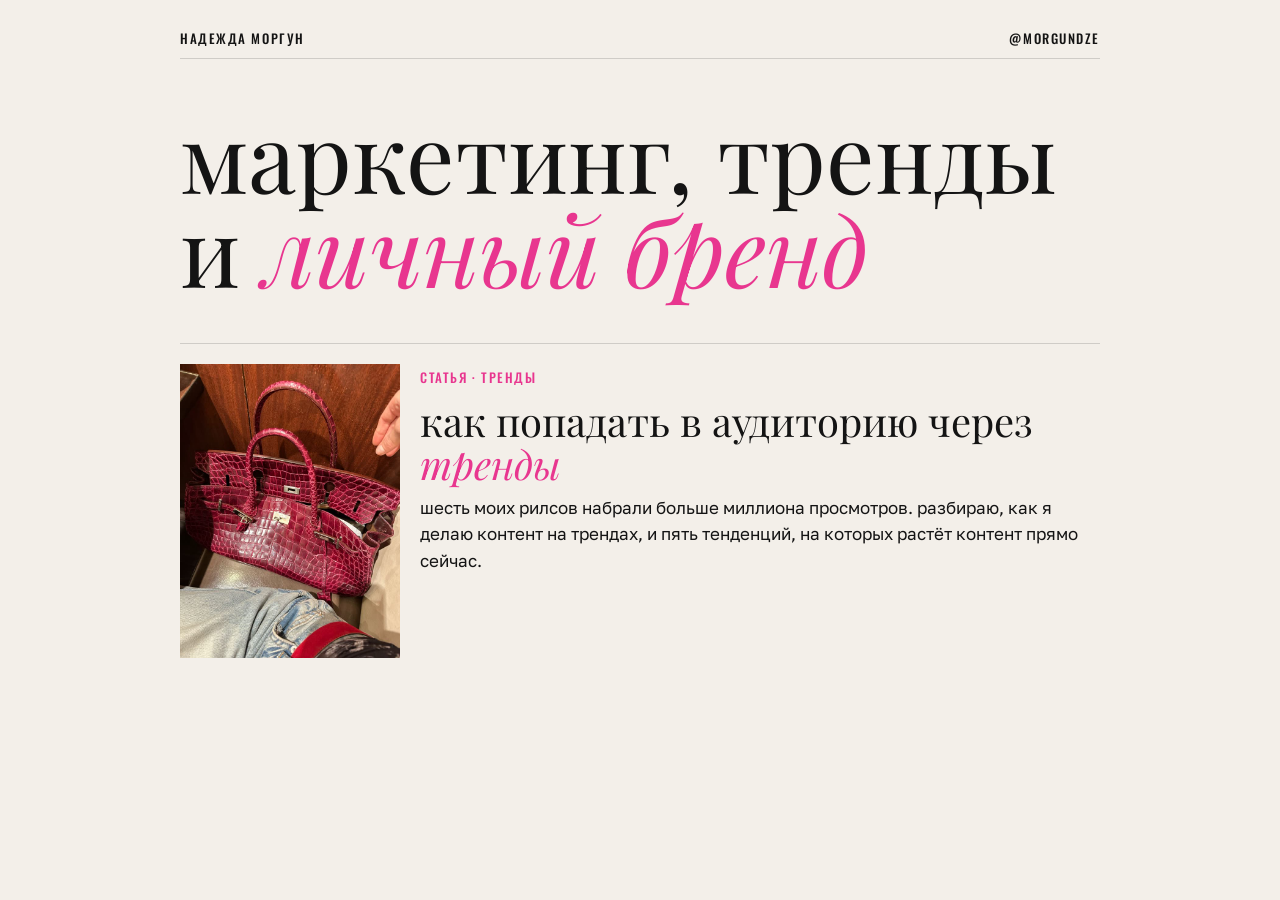
==== index.html @ 293ca157 "Статья «как попадать в аудиторию через тренды» Co-Authored-By: Claude Opus 5.5 <noreply@anthropic.co" ====
<!doctype html>
<html lang="ru">
<head>
<meta charset="utf-8">
<meta name="viewport" content="width=device-width, initial-scale=1">
<title>Надежда Моргун — маркетинг и тренды</title>
<meta name="description" content="статьи Надежды Моргун про маркетинг, тренды и личный бренд">
<link rel="preconnect" href="https://fonts.googleapis.com">
<link rel="stylesheet" href="https://fonts.googleapis.com/css2?family=Playfair+Display:ital,wght@0,400;1,400&family=Oswald:wght@500;600&family=Golos+Text:wght@400;500&display=swap">
<style>
:root { --paper:#f3efe9; --ink:#141414; --muted:#6b645c; --rule:rgba(20,20,20,.16); --pink:#e8368f; color-scheme: light; }
* { box-sizing: border-box; }
body { margin:0; background:var(--paper); color:var(--ink); font-family:'Golos Text',-apple-system,'Segoe UI',Roboto,sans-serif; font-size:17px; line-height:1.55;
  padding: 28px max(16px, env(safe-area-inset-right, 0px)) 80px max(16px, env(safe-area-inset-left, 0px)); }
.wrap { max-width: 920px; margin: 0 auto; display: grid; gap: 48px; }
.lab { font-family:'Oswald','Arial Narrow',sans-serif; font-weight:500; text-transform:uppercase; letter-spacing:.12em; font-size:13px; }
.top { display:flex; justify-content:space-between; border-bottom:1px solid var(--rule); padding-bottom:10px; }
h1 { font-family:'Playfair Display',Georgia,serif; font-weight:400; font-size:clamp(46px,9vw,96px); line-height:.98; margin:0; text-wrap:balance; }
h1 em { color: var(--pink); }
a.card { display:grid; grid-template-columns: 220px minmax(0,1fr); gap:20px; color:inherit; text-decoration:none; border-top:1px solid var(--rule); padding-top:20px; }
a.card img { width:100%; aspect-ratio:3/4; object-fit:cover; display:block; }
a.card h2 { font-family:'Playfair Display',Georgia,serif; font-weight:400; font-size:clamp(28px,4.5vw,40px); line-height:1.08; margin:8px 0 10px; }
a.card h2 em { color: var(--pink); }
a.card:hover h2, a.card:focus-visible h2 { text-decoration: underline; text-decoration-color: var(--pink); text-underline-offset: 6px; }
a:focus-visible { outline: 2px solid var(--pink); outline-offset: 4px; }
p { margin:0; }
@media (max-width: 560px) { a.card { grid-template-columns: 1fr; } a.card img { max-width: 220px; } }
</style>
</head>
<body>
<div class="wrap">
  <div class="top"><span class="lab">Надежда Моргун</span><span class="lab">@morgundze</span></div>
  <h1>маркетинг, тренды и <em>личный бренд</em></h1>
  <a class="card" href="trends/">
    <img src="trends/img/cover.jpg" alt="розовая сумка Birkin">
    <div><span class="lab" style="color:var(--pink)">статья · тренды</span><h2>как попадать в аудиторию через <em>тренды</em></h2>
    <p>шесть моих рилсов набрали больше миллиона просмотров. разбираю, как я делаю контент на трендах, и пять тенденций, на которых растёт контент прямо сейчас.</p></div>
  </a>
</div>
</body>
</html>
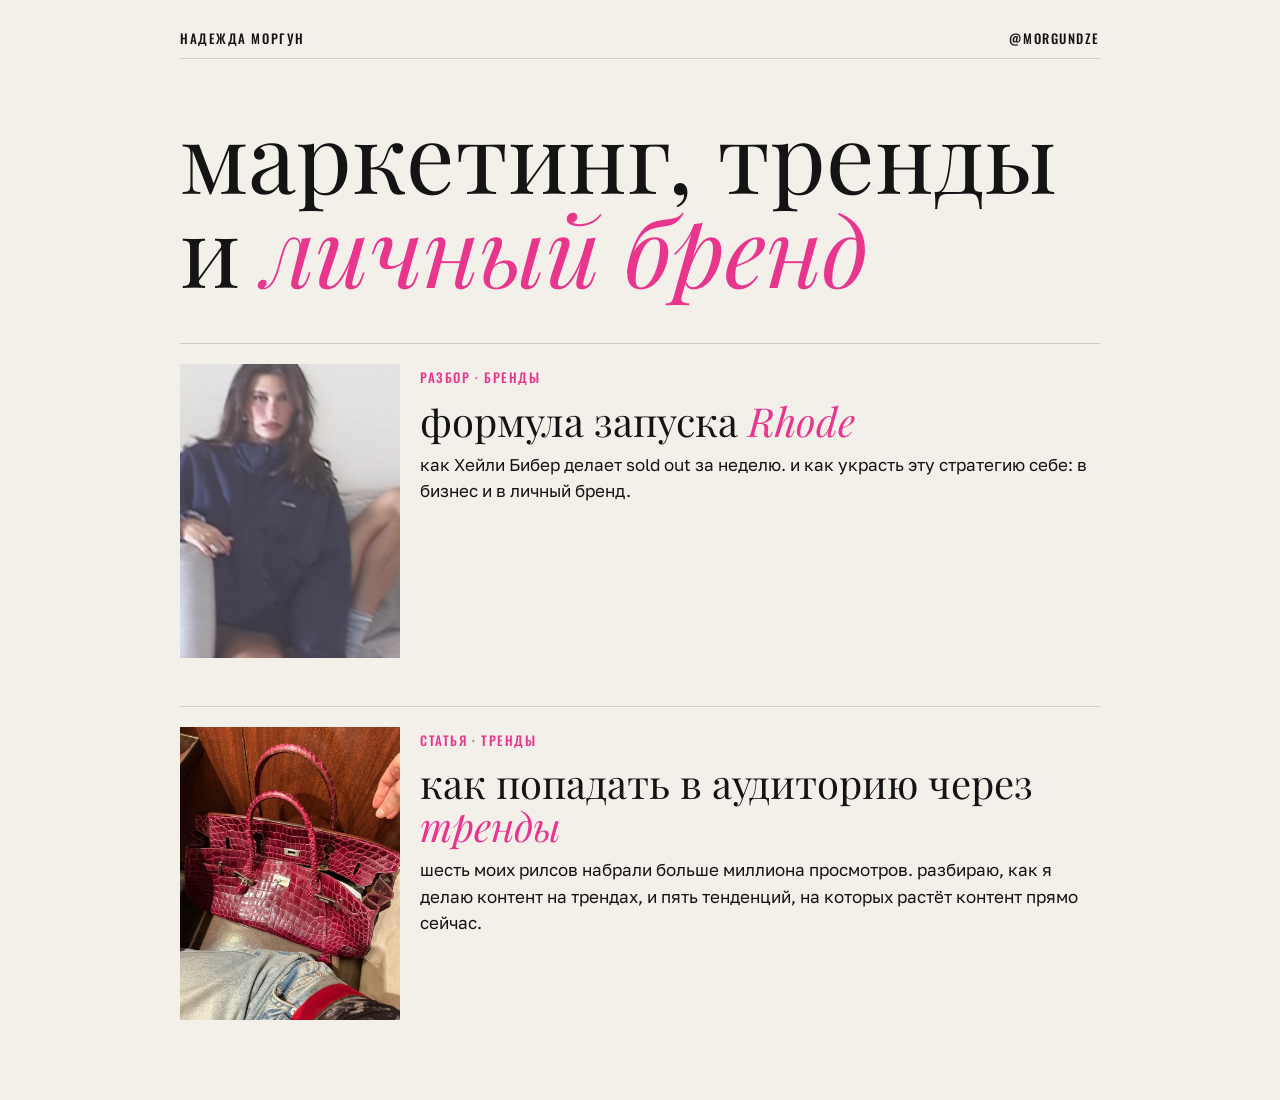
==== commit abcc8fc6: "Разбор: формула запуска Rhode Co-Authored-By: Claude Opus 5.5 <noreply@anthropic.com>" ====
--- a/index.html
+++ b/index.html
@@ -31,6 +31,11 @@
 <div class="wrap">
   <div class="top"><span class="lab">Надежда Моргун</span><span class="lab">@morgundze</span></div>
   <h1>маркетинг, тренды и <em>личный бренд</em></h1>
+  <a class="card" href="rhode/">
+    <img src="rhode/media/hailey-cover.jpg" alt="Хейли Бибер в тёмно-синей ветровке Rhode">
+    <div><span class="lab" style="color:var(--pink)">разбор · бренды</span><h2>формула запуска <em>Rhode</em></h2>
+    <p>как Хейли Бибер делает sold out за неделю. и как украсть эту стратегию себе: в бизнес и в личный бренд.</p></div>
+  </a>
   <a class="card" href="trends/">
     <img src="trends/img/cover.jpg" alt="розовая сумка Birkin">
     <div><span class="lab" style="color:var(--pink)">статья · тренды</span><h2>как попадать в аудиторию через <em>тренды</em></h2>
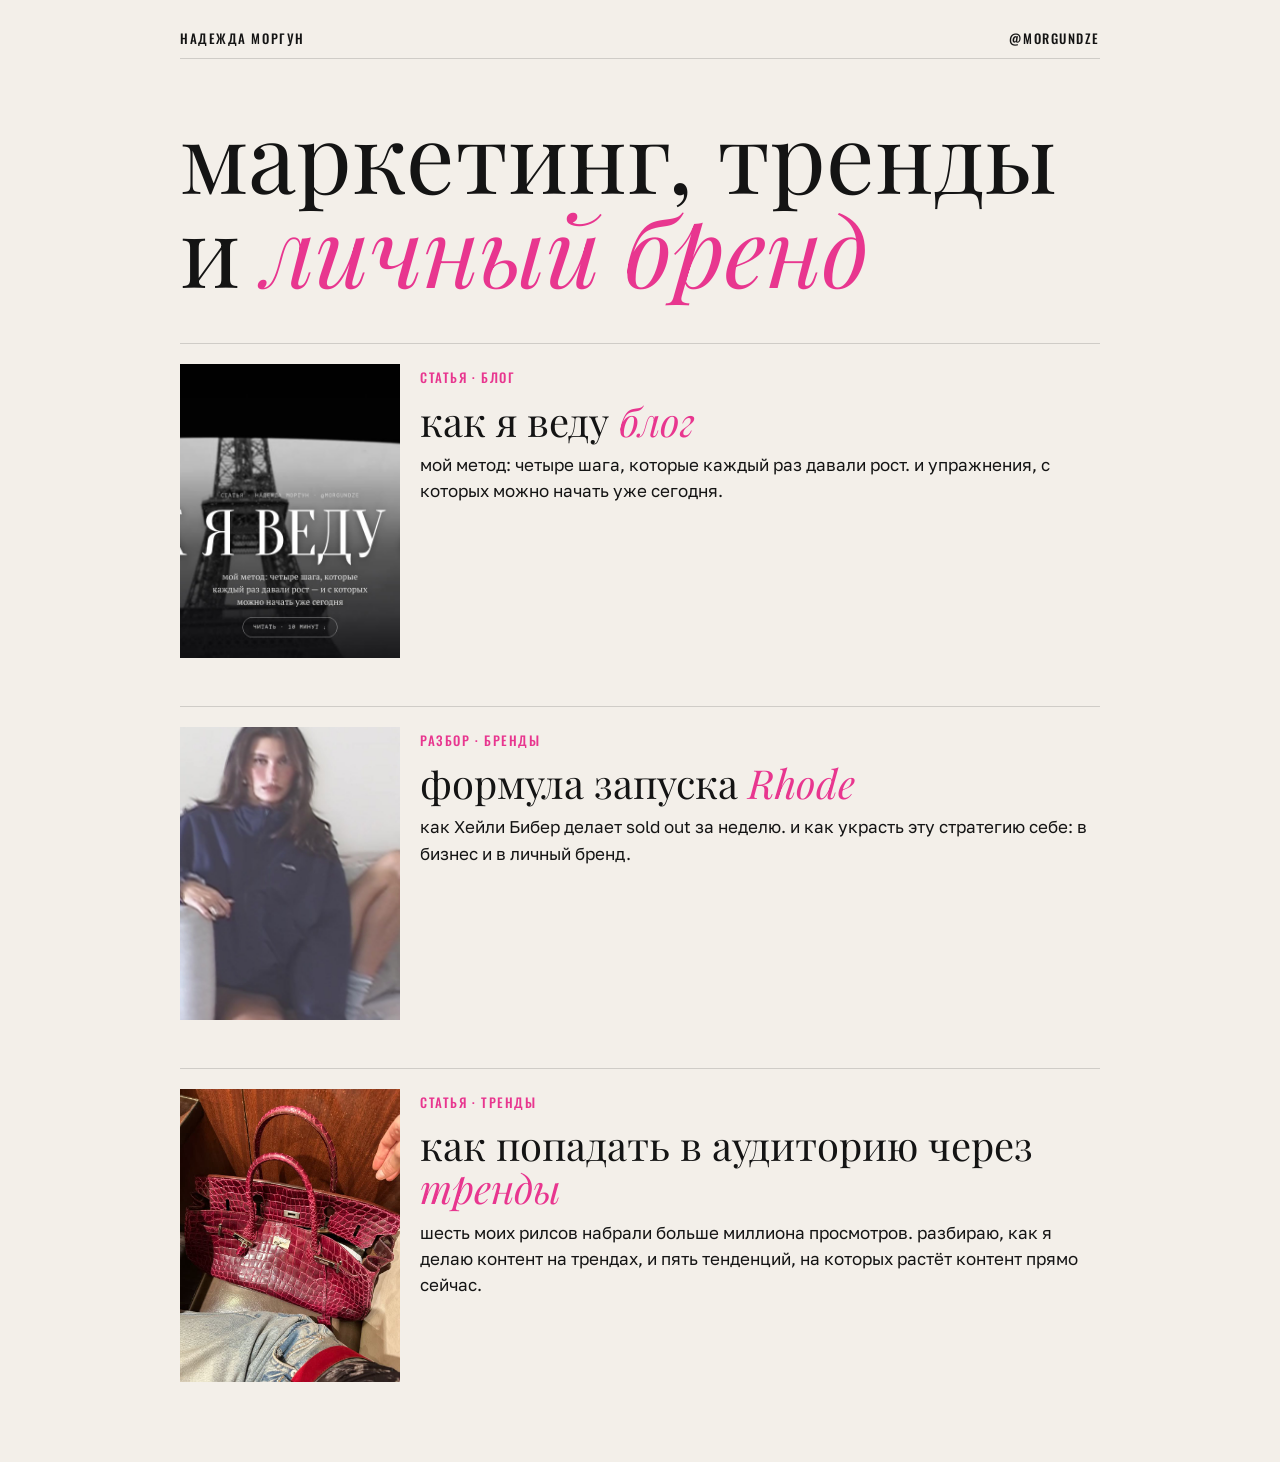
==== commit 09f0698d: "Статья «как я веду блог» → /blog" ====
--- a/index.html
+++ b/index.html
@@ -31,6 +31,11 @@
 <div class="wrap">
   <div class="top"><span class="lab">Надежда Моргун</span><span class="lab">@morgundze</span></div>
   <h1>маркетинг, тренды и <em>личный бренд</em></h1>
+  <a class="card" href="blog/">
+    <img src="blog/img/og.jpg" alt="Эйфелева башня в окне машины, чёрно-белое фото">
+    <div><span class="lab" style="color:var(--pink)">статья · блог</span><h2>как я веду <em>блог</em></h2>
+    <p>мой метод: четыре шага, которые каждый раз давали рост. и упражнения, с которых можно начать уже сегодня.</p></div>
+  </a>
   <a class="card" href="rhode/">
     <img src="rhode/media/hailey-cover.jpg" alt="Хейли Бибер в тёмно-синей ветровке Rhode">
     <div><span class="lab" style="color:var(--pink)">разбор · бренды</span><h2>формула запуска <em>Rhode</em></h2>
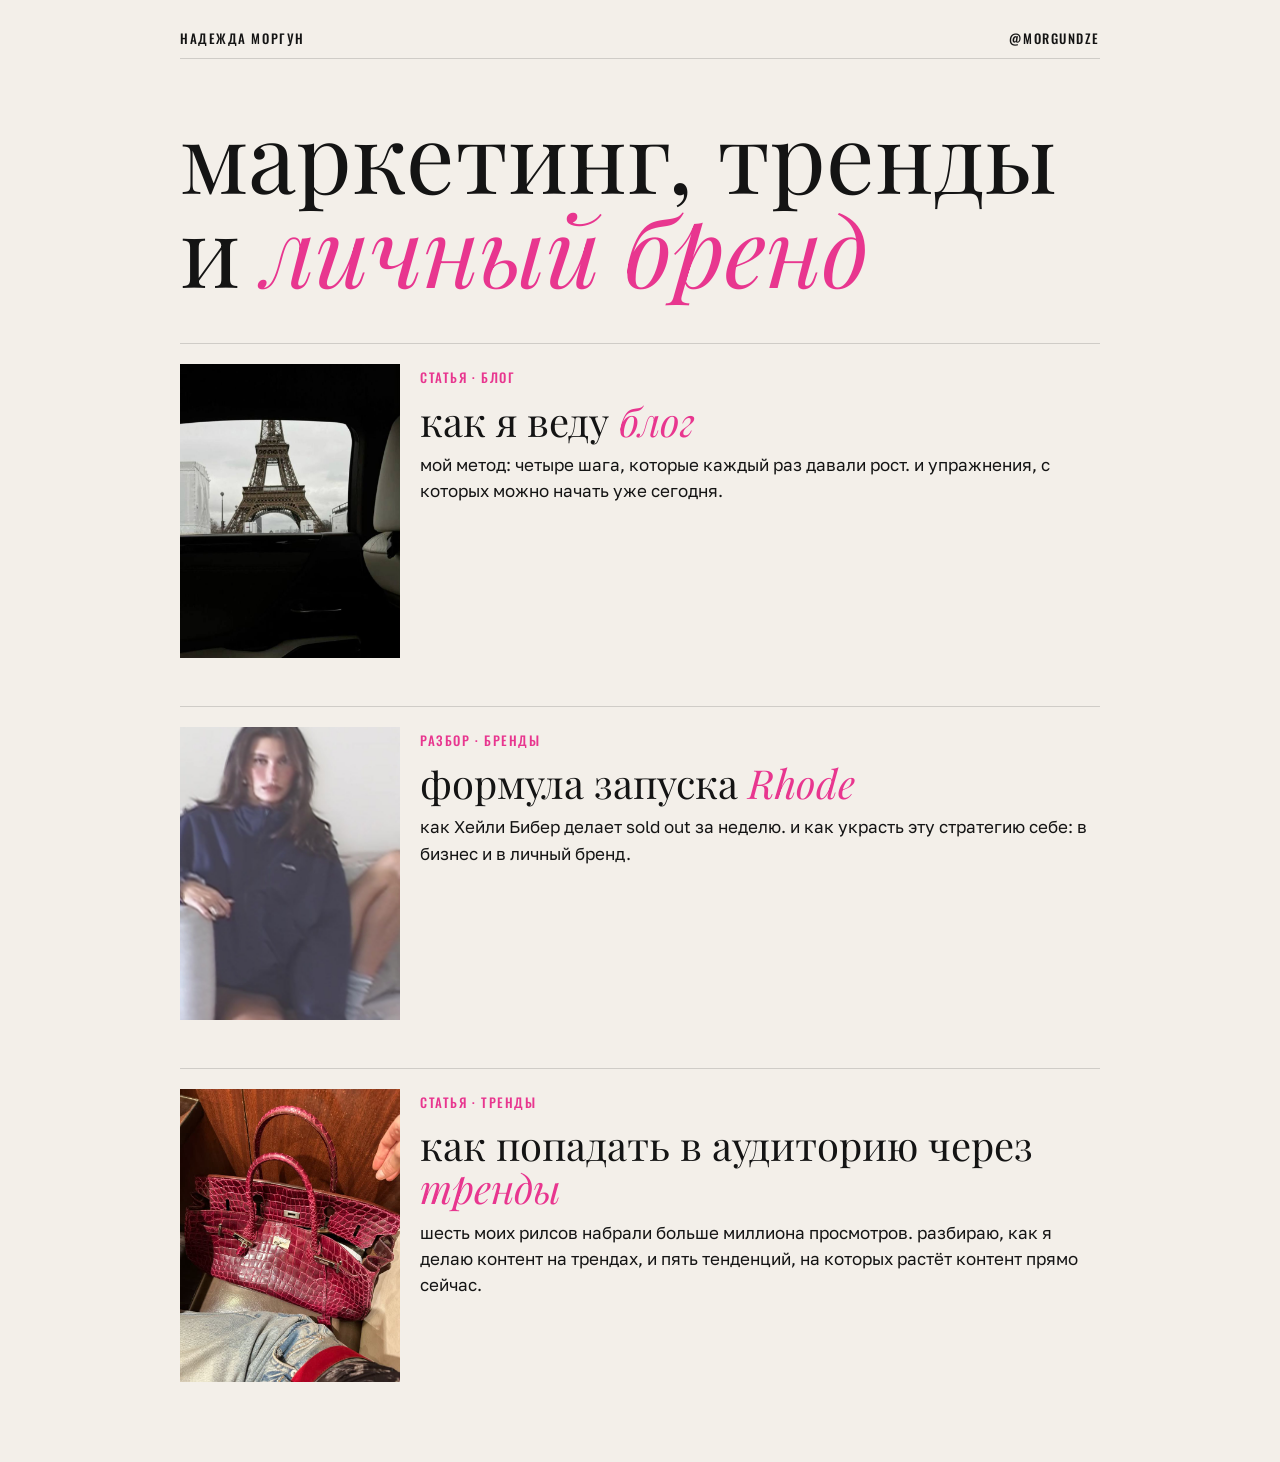
==== commit e6fd4625: "Главная: обложка карточки статьи о блоге" ====
--- a/index.html
+++ b/index.html
@@ -32,7 +32,7 @@
   <div class="top"><span class="lab">Надежда Моргун</span><span class="lab">@morgundze</span></div>
   <h1>маркетинг, тренды и <em>личный бренд</em></h1>
   <a class="card" href="blog/">
-    <img src="blog/img/og.jpg" alt="Эйфелева башня в окне машины, чёрно-белое фото">
+    <img src="blog/img/paris.jpg" alt="Эйфелева башня в окне машины, чёрно-белое фото">
     <div><span class="lab" style="color:var(--pink)">статья · блог</span><h2>как я веду <em>блог</em></h2>
     <p>мой метод: четыре шага, которые каждый раз давали рост. и упражнения, с которых можно начать уже сегодня.</p></div>
   </a>
